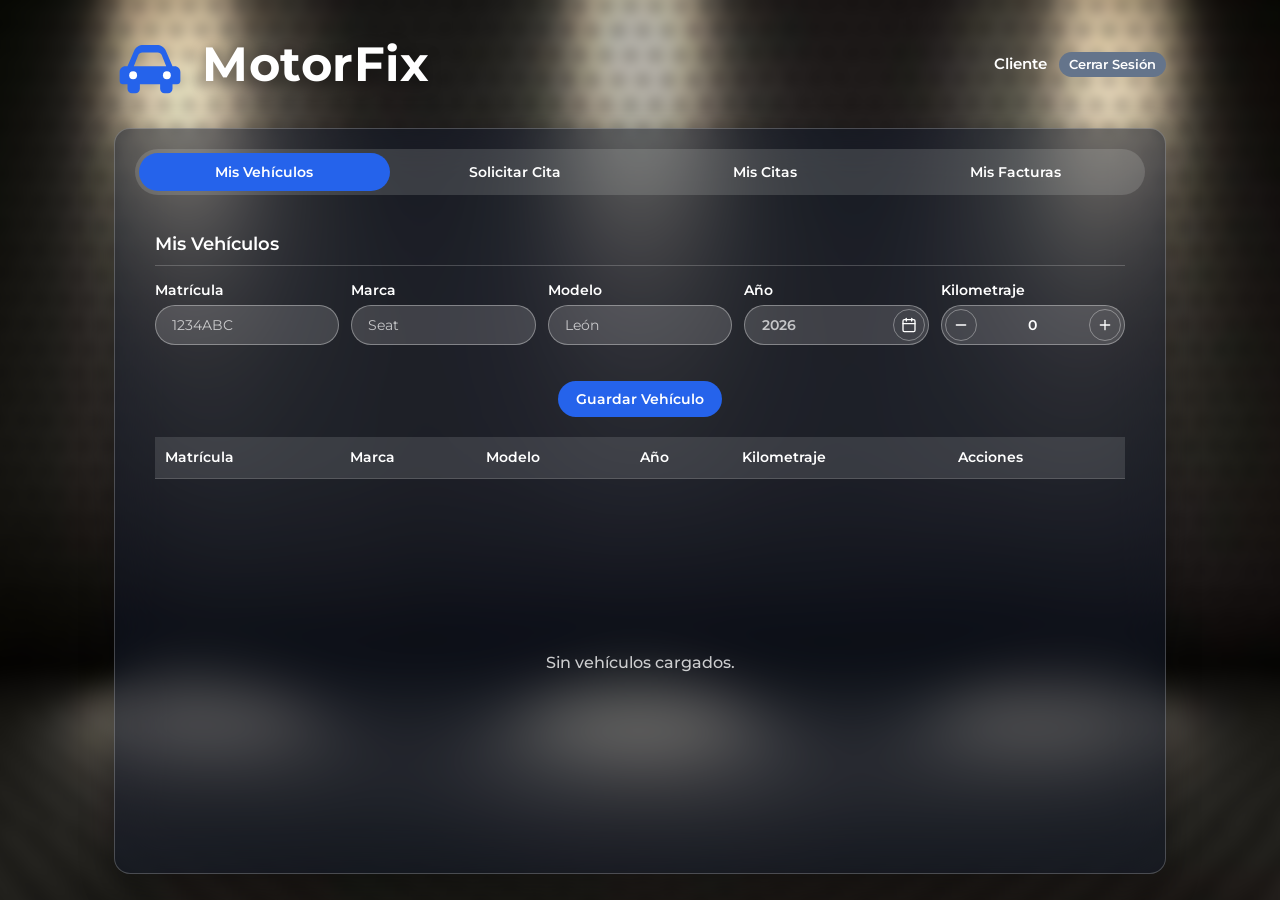
==== frontend/cliente.html @ 9b50b3d9 "feat(frontend): maquetar vistas index y cliente con estilo Montserrat, JS y favicon SVG" ====
<!DOCTYPE html>
<html lang="es">
<head>
    <meta charset="UTF-8">
    <meta name="viewport" content="width=device-width, initial-scale=1.0">
    <title>MotorFix - Panel de Cliente</title>
    <link rel="icon" type="image/svg+xml" href="../res/public/car.svg">
    <link rel="stylesheet" href="css/style.css">
</head>
<body class="cliente-body">
    <main class="cliente-layout">
        <div class="cliente-header">
            <div class="auth-brand">
                <img src="../res/public/car.svg" alt="MotorFix Icono" class="brand-logo">
                <span class="brand-title">MotorFix</span>
            </div>
            <div class="topbar-info">
                <span id="nombreUsuarioActivo">Cliente</span>
                <button type="button" id="btnLogout" class="btn btn-secondary btn-sm">Cerrar Sesión</button>
            </div>
        </div>

        <div id="clienteSlot" class="cliente-slot">
            <div class="auth-wrapper cliente-wrapper">
                <div id="mensajeAlerta" class="alert"></div>

                <div class="tabs tabs-4" id="tabsCliente">
                    <button type="button" class="tab-btn active" data-index="0">Mis Vehículos</button>
                    <button type="button" class="tab-btn" data-index="1">Solicitar Cita</button>
                    <button type="button" class="tab-btn" data-index="2">Mis Citas</button>
                    <button type="button" class="tab-btn" data-index="3">Mis Facturas</button>
                </div>

                <div class="auth-slider" id="clienteSlider">
                    <div id="clienteTrack" class="cliente-track">
                        <section class="card cliente-seccion">
                            <h2>Mis Vehículos</h2>
                            <form id="formVehiculo">
                                <input type="hidden" id="idVehiculo" name="id_vehiculo">
                                <div class="form-grid">
                                    <div class="form-group">
                                        <label for="matricula">Matrícula</label>
                                        <input type="text" id="matricula" name="matricula" required placeholder="1234ABC">
                                    </div>
                                    <div class="form-group">
                                        <label for="marca">Marca</label>
                                        <input type="text" id="marca" name="marca" required placeholder="Seat">
                                    </div>
                                    <div class="form-group">
                                        <label for="modelo">Modelo</label>
                                        <input type="text" id="modelo" name="modelo" required placeholder="León">
                                    </div>
                                    <div class="form-group">
                                        <label for="anio">Año</label>
                                        <div class="year-control" id="yearControl">
                                            <input type="text" id="anio" name="anio" required maxlength="4" pattern="\d{4}" inputmode="numeric" placeholder="2026" readonly>
                                            <input type="date" id="anioDatePicker" class="hidden-date-picker" min="1886-01-01" max="2026-12-31" tabindex="-1">
                                            <button type="button" id="btnAbrirCalendarioAnio" class="control-step-btn" aria-label="Seleccionar año">
                                                <svg viewBox="0 0 24 24"><rect x="3" y="4" width="18" height="18" rx="2" ry="2"></rect><line x1="16" y1="2" x2="16" y2="6"></line><line x1="8" y1="2" x2="8" y2="6"></line><line x1="3" y1="10" x2="21" y2="10"></line></svg>
                                            </button>
                                            <div id="yearDropdown" class="year-dropdown">
                                                <div id="yearList" class="year-list"></div>
                                            </div>
                                        </div>
                                    </div>
                                    <div class="form-group">
                                        <label for="kilometraje">Kilometraje</label>
                                        <div class="km-control">
                                            <button type="button" id="btnKmBajar" class="control-step-btn" aria-label="Bajar kilometraje">
                                                <svg viewBox="0 0 24 24"><line x1="5" y1="12" x2="19" y2="12"></line></svg>
                                            </button>
                                            <input type="number" id="kilometraje" name="kilometraje" required min="0" step="1000" value="0">
                                            <button type="button" id="btnKmSubir" class="control-step-btn" aria-label="Subir kilometraje">
                                                <svg viewBox="0 0 24 24"><line x1="12" y1="5" x2="12" y2="19"></line><line x1="5" y1="12" x2="19" y2="12"></line></svg>
                                            </button>
                                        </div>
                                    </div>
                                </div>
                                <div class="actions-row">
                                    <button type="submit" id="btnGuardarVehiculo" class="btn">Guardar Vehículo</button>
                                    <button type="button" id="btnCancelarVehiculo" class="btn btn-secondary hidden">Cancelar</button>
                                </div>
                            </form>

                            <div class="table-wrapper" style="margin-top: 20px;">
                                <table>
                                    <thead>
                                        <tr>
                                            <th>Matrícula</th>
                                            <th>Marca</th>
                                            <th>Modelo</th>
                                            <th>Año</th>
                                            <th>Kilometraje</th>
                                            <th>Acciones</th>
                                        </tr>
                                    </thead>
                                    <tbody id="tablaVehiculos"></tbody>
                                </table>
                                <div id="emptyVehiculos" class="table-empty">Sin vehículos cargados.</div>
                            </div>
                        </section>

                        <section class="card cliente-seccion">
                            <h2>Solicitar Cita Previa</h2>
                            <form id="formCita">
                                <div class="form-grid">
                                    <div class="form-group">
                                        <label for="citaVehiculo">Vehículo</label>
                                        <select id="citaVehiculo" name="id_vehiculo" required>
                                            <option value="">Seleccione un vehículo</option>
                                        </select>
                                    </div>
                                    <div class="form-group">
                                        <label for="fechaCitaDisplay">Fecha y Hora Deseada</label>
                                        <div class="datetime-control" id="datetimeControl">
                                            <input type="text" id="fechaCitaDisplay" placeholder="Seleccione fecha y hora" readonly required>
                                            <input type="hidden" id="fechaCita" name="fecha_cita" required>
                                            <button type="button" id="btnAbrirCalendarioCita" class="control-step-btn" aria-label="Seleccionar fecha y hora">
                                                <svg viewBox="0 0 24 24"><rect x="3" y="4" width="18" height="18" rx="2" ry="2"></rect><line x1="16" y1="2" x2="16" y2="6"></line><line x1="8" y1="2" x2="8" y2="6"></line><line x1="3" y1="10" x2="21" y2="10"></line></svg>
                                            </button>
                                            <div id="datetimeDropdown" class="datetime-dropdown">
                                                <div class="calendar-header">
                                                    <button type="button" id="calPrevMes" class="control-step-btn" aria-label="Mes anterior">
                                                        <svg viewBox="0 0 24 24"><polyline points="15 18 9 12 15 6"></polyline></svg>
                                                    </button>
                                                    <span id="calTituloMes" class="calendar-title"></span>
                                                    <button type="button" id="calNextMes" class="control-step-btn" aria-label="Mes siguiente">
                                                        <svg viewBox="0 0 24 24"><polyline points="9 18 15 12 9 6"></polyline></svg>
                                                    </button>
                                                </div>
                                                <div class="calendar-weekdays">
                                                    <span>L</span><span>M</span><span>X</span><span>J</span><span>V</span><span>S</span><span>D</span>
                                                </div>
                                                <div id="calDiasGrid" class="calendar-days"></div>
                                                <div class="calendar-time-row">
                                                    <span class="calendar-time-label">Hora:</span>
                                                    <div id="calHorasList" class="calendar-hours-list"></div>
                                                </div>
                                            </div>
                                        </div>
                                    </div>
                                </div>
                                <div class="form-group">
                                    <label for="motivoCita">Motivo / Avería</label>
                                    <textarea id="motivoCita" name="motivo" rows="2" required placeholder="Describa brevemente la revisión o avería"></textarea>
                                </div>
                                <div class="actions-row">
                                    <button type="submit" class="btn">Solicitar Cita</button>
                                </div>
                            </form>
                        </section>

                        <section class="card cliente-seccion">
                            <h2>Estado de Mis Citas y Reparaciones</h2>
                            <div class="table-wrapper">
                                <table>
                                    <thead>
                                        <tr>
                                            <th>ID</th>
                                            <th>Vehículo</th>
                                            <th>Fecha Cita</th>
                                            <th>Motivo</th>
                                            <th>Estado</th>
                                            <th>Horas</th>
                                            <th>Materiales</th>
                                        </tr>
                                    </thead>
                                    <tbody id="tablaCitas"></tbody>
                                </table>
                                <div id="emptyCitas" class="table-empty">Sin citas registradas.</div>
                            </div>
                        </section>

                        <section class="card cliente-seccion">
                            <h2>Mis Facturas</h2>
                            <div class="table-wrapper">
                                <table>
                                    <thead>
                                        <tr>
                                            <th>Nº Factura</th>
                                            <th>Fecha Emisión</th>
                                            <th>Mano de Obra</th>
                                            <th>Repuestos</th>
                                            <th>Subtotal</th>
                                            <th>IVA (21%)</th>
                                            <th>Total</th>
                                            <th>Estado</th>
                                        </tr>
                                    </thead>
                                    <tbody id="tablaFacturas"></tbody>
                                </table>
                                <div id="emptyFacturas" class="table-empty">Sin facturas disponibles.</div>
                            </div>
                        </section>
                    </div>
                </div>
            </div>
        </div>
    </main>

    <script src="js/main.js"></script>
    <script src="js/cliente.js"></script>
</body>
</html>
---- frontend/css/style.css ----
@import url('https://fonts.googleapis.com/css2?family=Montserrat:wght@400;500;600;700&display=swap');

* {
    box-sizing: border-box;
    margin: 0;
    padding: 0;
}

body {
    font-family: 'Montserrat', sans-serif;
    background-color: #f4f6f8;
    color: #222;
    line-height: 1.5;
    min-height: 100vh;
}

body.auth-body,
body.cliente-body {
    position: relative;
    overflow-x: hidden;
    color: #ffffff;
}

body.auth-body::before,
body.cliente-body::before {
    content: "";
    position: fixed;
    inset: -20px;
    background-size: cover;
    background-position: center;
    background-repeat: no-repeat;
    filter: blur(8px);
    z-index: -1;
}

body.auth-body::before {
    background-image: url('../../res/public/Fondo_login_register.webp');
}

body.cliente-body::before {
    background-image: url('../../res/public/Fondo_pantalla.avif');
}

.auth-layout {
    min-height: 100vh;
    max-width: 1200px;
    margin: 0 auto;
    padding: 32px 24px;
    display: flex;
    align-items: center;
    justify-content: space-between;
    gap: 40px;
}

.cliente-layout {
    min-height: 100vh;
    max-width: 1100px;
    margin: 0 auto;
    padding: 28px 24px;
    display: flex;
    flex-direction: column;
    gap: 28px;
}

.cliente-header {
    display: flex;
    align-items: center;
    justify-content: space-between;
    flex-wrap: wrap;
    gap: 16px;
}

.auth-brand {
    display: flex;
    align-items: center;
    gap: 16px;
}

.brand-logo {
    width: 72px;
    height: 72px;
}

.brand-title {
    font-size: 3rem;
    font-weight: 700;
    color: #ffffff;
    letter-spacing: 0.5px;
    text-shadow: 0 4px 16px rgba(0, 0, 0, 0.45);
}

.auth-slot {
    width: 100%;
    max-width: 480px;
    display: flex;
    align-items: flex-start;
    transition: height 0.3s ease;
}

.cliente-slot {
    width: 100%;
    display: flex;
    align-items: flex-start;
    transition: height 0.3s ease;
}

.auth-wrapper {
    width: 100%;
    padding: 20px;
    border-radius: 16px;
    background: rgba(15, 23, 42, 0.45);
    backdrop-filter: blur(24px);
    -webkit-backdrop-filter: blur(24px);
    border: 1px solid rgba(255, 255, 255, 0.22);
    box-shadow: 0 12px 32px rgba(0, 0, 0, 0.35);
}

.topbar {
    background-color: #1e293b;
    color: #fff;
    padding: 14px 24px;
    display: flex;
    justify-content: space-between;
    align-items: center;
}

.topbar h1 {
    font-size: 1.25rem;
    font-weight: 700;
}

.topbar-info {
    display: flex;
    align-items: center;
    gap: 12px;
    font-size: 0.95rem;
    font-weight: 600;
    color: #ffffff;
}

.topbar-info .btn {
    border-radius: 999px;
}

.container {
    max-width: 1100px;
    margin: 24px auto;
    padding: 0 16px;
}

.card {
    background: #fff;
    border: 1px solid #dde2e7;
    border-radius: 6px;
    padding: 20px;
    margin-bottom: 20px;
}

.card h2 {
    font-size: 1.1rem;
    font-weight: 600;
    margin-bottom: 14px;
    padding-bottom: 8px;
    border-bottom: 1px solid #eaeef2;
}

.tabs {
    position: relative;
    display: flex;
    background: rgba(255, 255, 255, 0.14);
    padding: 4px;
    border-radius: 999px;
    margin-bottom: 16px;
    overflow: hidden;
}

.tabs::before {
    content: "";
    position: absolute;
    top: 4px;
    bottom: 4px;
    left: 4px;
    width: calc(50% - 4px);
    background: #2563eb;
    border-radius: 999px;
    z-index: 0;
    transform: translateX(0);
    transition: transform 0.35s ease;
}

.tabs.registro-active::before {
    transform: translateX(100%);
}

.tabs.tabs-4 {
    user-select: none;
    touch-action: none;
}

.tabs.tabs-4 .tab-btn {
    cursor: grab;
}

.tabs.tabs-4.dragging-tab,
.tabs.tabs-4.dragging-tab .tab-btn {
    cursor: grabbing;
}

.tabs.tabs-4::before {
    width: calc(25% - 2px);
    transform: translateX(calc(var(--tab-index, 0) * 100%));
}

.tabs.tabs-4.dragging-tab::before {
    transition: none;
}

.tab-btn {
    position: relative;
    z-index: 1;
    flex: 1;
    padding: 10px;
    font-family: 'Montserrat', sans-serif;
    font-weight: 600;
    font-size: 0.9rem;
    background: transparent;
    border: none;
    border-radius: 999px;
    cursor: pointer;
    color: #ffffff;
    transition: color 0.35s ease;
}

.tab-btn.active {
    color: #ffffff;
}

.auth-slider {
    overflow: hidden;
    width: 100%;
    transition: height 0.28s ease;
}

.auth-slider.year-open {
    overflow-x: clip;
    overflow-y: visible;
}

.auth-slider.dragging {
    transition: none;
}

.auth-track {
    display: flex;
    width: 200%;
    align-items: flex-start;
    transform: translateX(0);
    transition: transform 0.3s ease;
}

.auth-track.registro-active {
    transform: translateX(-50%);
}

.cliente-track {
    display: flex;
    width: 400%;
    align-items: flex-start;
    transform: translateX(0);
    transition: transform 0.3s ease;
}

.auth-track > .card,
.cliente-track > .card {
    flex-shrink: 0;
    margin-bottom: 0;
    padding-bottom: 6px;
    background: transparent;
    border: none;
    color: #ffffff;
}

.auth-track > .card {
    width: 50%;
}

.cliente-track > .card {
    width: 25%;
    min-height: var(--slider-min-height, 0px);
    display: flex;
    flex-direction: column;
}

.auth-track > .card h2,
.cliente-track > .card h2 {
    color: #ffffff;
    border-bottom: 1px solid rgba(255, 255, 255, 0.2);
}

.auth-wrapper .form-group label {
    color: #ffffff;
}

.auth-wrapper .form-group input,
.auth-wrapper .form-group select,
.auth-wrapper .form-group textarea {
    border-radius: 999px;
    background: rgba(255, 255, 255, 0.15);
    border: 1px solid rgba(255, 255, 255, 0.35);
    color: #ffffff;
    padding: 10px 16px;
}

.auth-wrapper .form-group select option {
    background: #1e293b;
    color: #ffffff;
}

.auth-wrapper .form-group input::placeholder,
.auth-wrapper .form-group textarea::placeholder {
    color: rgba(255, 255, 255, 0.7);
}

.auth-wrapper .form-group input:focus,
.auth-wrapper .form-group select:focus,
.auth-wrapper .form-group textarea:focus {
    border-color: #ffffff;
    background: rgba(255, 255, 255, 0.22);
}

.km-control,
.year-control,
.datetime-control {
    position: relative;
    display: flex;
    align-items: center;
    background: rgba(255, 255, 255, 0.15);
    border: 1px solid rgba(255, 255, 255, 0.35);
    border-radius: 999px;
    padding: 3px;
    transition: border-color 0.25s ease, background-color 0.25s ease, transform 0.35s cubic-bezier(0.22, 1, 0.36, 1), box-shadow 0.35s ease;
}

.year-control.open,
.datetime-control.open {
    transform: scale(1.04);
    z-index: 60;
    border-color: #ffffff;
    box-shadow: 0 12px 28px rgba(0, 0, 0, 0.45);
}

.km-control:focus-within,
.year-control:focus-within,
.datetime-control:focus-within {
    border-color: #ffffff;
    background: rgba(255, 255, 255, 0.22);
}

.km-control input,
.year-control input[type="text"],
.datetime-control input[type="text"] {
    flex: 1;
    width: 100%;
    min-width: 0;
    border: none !important;
    background: transparent !important;
    text-align: center;
    padding: 7px 8px !important;
    color: #ffffff;
    font-weight: 600;
}

.year-control input[type="text"],
.datetime-control input[type="text"] {
    text-align: left;
    padding-left: 14px !important;
    cursor: pointer;
}

.km-control input::-webkit-outer-spin-button,
.km-control input::-webkit-inner-spin-button {
    -webkit-appearance: none;
    margin: 0;
}

.km-control input[type="number"] {
    -moz-appearance: textfield;
    appearance: textfield;
}

.control-step-btn {
    width: 32px;
    height: 32px;
    padding: 0;
    flex-shrink: 0;
    border-radius: 50%;
    border: 1px solid rgba(255, 255, 255, 0.35);
    background: transparent;
    color: #ffffff;
    display: flex;
    align-items: center;
    justify-content: center;
    cursor: pointer;
    transition: background-color 0.2s ease, border-color 0.2s ease, box-shadow 0.2s ease;
}

.control-step-btn:hover {
    background: rgba(255, 255, 255, 0.18);
    border-color: #ffffff;
    box-shadow: 0 0 12px rgba(255, 255, 255, 0.35);
}

.control-step-btn:active {
    background: rgba(255, 255, 255, 0.28);
}

.control-step-btn svg {
    width: 16px;
    height: 16px;
    display: block;
    pointer-events: none;
    fill: none;
    stroke: #ffffff;
    stroke-width: 2;
    stroke-linecap: round;
    stroke-linejoin: round;
}

.year-dropdown {
    position: absolute;
    top: 50%;
    left: 0;
    right: 0;
    height: 0;
    opacity: 0;
    overflow: hidden;
    pointer-events: none;
    transform: translateY(-50%) scale(0.85);
    background: rgba(15, 23, 42, 0.55);
    backdrop-filter: blur(28px);
    -webkit-backdrop-filter: blur(28px);
    border: 1px solid rgba(255, 255, 255, 0.32);
    border-radius: 22px;
    box-shadow: 0 18px 40px rgba(0, 0, 0, 0.55);
    z-index: 70;
    transition: height 0.38s cubic-bezier(0.22, 1, 0.36, 1), opacity 0.28s ease, transform 0.38s cubic-bezier(0.22, 1, 0.36, 1);
}

.year-control.open .year-dropdown {
    height: 220px;
    opacity: 1;
    pointer-events: auto;
    transform: translateY(-50%) scale(1.04);
}

.datetime-dropdown {
    position: absolute;
    top: calc(100% + 10px);
    right: 0;
    width: 310px;
    max-width: 90vw;
    max-height: 0;
    opacity: 0;
    overflow: hidden;
    pointer-events: none;
    transform: scale(0.88);
    transform-origin: top right;
    background: rgba(15, 23, 42, 0.58);
    backdrop-filter: blur(28px);
    -webkit-backdrop-filter: blur(28px);
    border: 1px solid rgba(255, 255, 255, 0.32);
    border-radius: 22px;
    box-shadow: 0 18px 40px rgba(0, 0, 0, 0.55);
    z-index: 70;
    padding: 0 14px;
    transition: max-height 0.35s cubic-bezier(0.22, 1, 0.36, 1), padding 0.35s ease, opacity 0.25s ease, transform 0.35s cubic-bezier(0.22, 1, 0.36, 1);
}

.datetime-control.open .datetime-dropdown {
    max-height: 420px;
    padding: 14px;
    opacity: 1;
    pointer-events: auto;
    transform: scale(1);
}

.calendar-header {
    display: flex;
    align-items: center;
    justify-content: space-between;
    margin-bottom: 10px;
}

.calendar-title {
    font-size: 0.92rem;
    font-weight: 700;
    color: #ffffff;
    text-transform: capitalize;
}

.calendar-weekdays {
    display: grid;
    grid-template-columns: repeat(7, 1fr);
    text-align: center;
    font-size: 0.75rem;
    font-weight: 700;
    color: rgba(255, 255, 255, 0.7);
    margin-bottom: 6px;
}

.calendar-days {
    display: grid;
    grid-template-columns: repeat(7, 1fr);
    gap: 4px;
    margin-bottom: 12px;
}

.calendar-day {
    height: 32px;
    border-radius: 999px;
    border: 1px solid transparent;
    background: transparent;
    color: #ffffff;
    font-family: 'Montserrat', sans-serif;
    font-size: 0.82rem;
    font-weight: 600;
    cursor: pointer;
    transition: background-color 0.2s ease, border-color 0.2s ease;
}

.calendar-day:hover:not(:disabled) {
    background: rgba(255, 255, 255, 0.18);
    border-color: rgba(255, 255, 255, 0.45);
}

.calendar-day.selected {
    background: #2563eb;
    border-color: #ffffff;
}

.calendar-day:disabled {
    color: rgba(255, 255, 255, 0.25);
    cursor: default;
}

.calendar-time-row {
    border-top: 1px solid rgba(255, 255, 255, 0.2);
    padding-top: 10px;
    display: flex;
    align-items: center;
    gap: 8px;
}

.calendar-time-label {
    font-size: 0.8rem;
    font-weight: 600;
    color: #ffffff;
    flex-shrink: 0;
}

.calendar-hours-list {
    flex: 1;
    min-width: 0;
    display: flex;
    gap: 6px;
    overflow-x: auto;
    padding-bottom: 4px;
    scrollbar-width: none;
    cursor: grab;
    user-select: none;
}

.calendar-hours-list.dragging-hours {
    cursor: grabbing;
}

.calendar-hours-list::-webkit-scrollbar {
    display: none;
}

.calendar-hour-btn {
    padding: 5px 11px;
    border-radius: 999px;
    border: 1px solid rgba(255, 255, 255, 0.3);
    background: rgba(255, 255, 255, 0.12);
    color: #ffffff;
    font-family: 'Montserrat', sans-serif;
    font-size: 0.78rem;
    font-weight: 600;
    cursor: pointer;
    flex-shrink: 0;
    transition: background-color 0.2s ease, border-color 0.2s ease;
}

.calendar-hour-btn:hover {
    background: rgba(255, 255, 255, 0.24);
}

.calendar-hour-btn.selected {
    background: #2563eb;
    border-color: #ffffff;
}

.year-list {
    height: 100%;
    overflow-y: auto;
    padding: 8px;
    display: flex;
    flex-direction: column;
    gap: 4px;
    cursor: grab;
    user-select: none;
    scrollbar-width: none;
}

.year-list::-webkit-scrollbar {
    display: none;
}

.year-list.dragging-years {
    cursor: grabbing;
}

.year-option {
    padding: 8px 14px;
    border-radius: 999px;
    text-align: center;
    font-weight: 600;
    font-size: 0.92rem;
    color: #ffffff;
    background: transparent;
    border: none;
    cursor: pointer;
    font-family: 'Montserrat', sans-serif;
    transition: background-color 0.2s ease, transform 0.15s ease;
}

.year-option:hover,
.year-option.selected {
    background: rgba(37, 99, 235, 0.8);
    transform: scale(1.04);
}

.hidden-date-picker {
    position: absolute;
    opacity: 0;
    pointer-events: none;
    width: 0;
    height: 0;
    border: none;
    padding: 0;
}

.auth-wrapper .actions-row {
    justify-content: center;
    margin-top: 24px;
}

.auth-wrapper .btn {
    border-radius: 999px;
    color: #ffffff;
}

.auth-wrapper th {
    background-color: rgba(255, 255, 255, 0.12);
    color: #ffffff;
    border-bottom: 1px solid rgba(255, 255, 255, 0.25);
}

.auth-wrapper td {
    color: #ffffff;
    border-bottom: 1px solid rgba(255, 255, 255, 0.15);
}

.shutter-handle {
    width: 100%;
    height: 22px;
    background: rgba(255, 255, 255, 0.16);
    border: 1px solid rgba(255, 255, 255, 0.25);
    border-radius: 999px;
    display: flex;
    align-items: center;
    justify-content: center;
    cursor: grab;
    user-select: none;
    touch-action: none;
    transition: background-color 0.2s ease;
    margin-top: 4px;
}

.shutter-handle:hover {
    background: rgba(255, 255, 255, 0.26);
}

.shutter-handle:active {
    cursor: grabbing;
    background: rgba(255, 255, 255, 0.35);
}

.shutter-grip {
    width: 48px;
    height: 5px;
    border-radius: 999px;
    background: #ffffff;
}

.form-grid {
    display: grid;
    grid-template-columns: repeat(auto-fit, minmax(180px, 1fr));
    gap: 12px;
}

.form-group {
    display: flex;
    flex-direction: column;
    margin-bottom: 12px;
}

.form-group label {
    font-size: 0.85rem;
    font-weight: 600;
    margin-bottom: 4px;
    color: #334155;
}

.form-group input,
.form-group select,
.form-group textarea {
    font-family: 'Montserrat', sans-serif;
    font-size: 0.9rem;
    padding: 8px 10px;
    border: 1px solid #cbd5e1;
    border-radius: 4px;
    background: #fff;
}

.form-group input:focus,
.form-group select:focus,
.form-group textarea:focus {
    outline: none;
    border-color: #2563eb;
}

.btn {
    font-family: 'Montserrat', sans-serif;
    font-size: 0.9rem;
    font-weight: 600;
    padding: 9px 18px;
    border: none;
    border-radius: 4px;
    cursor: pointer;
    background-color: #2563eb;
    color: #fff;
}

.btn:hover {
    background-color: #1d4ed8;
}

.btn-secondary {
    background-color: #64748b;
}

.btn-secondary:hover {
    background-color: #475569;
}

.btn-danger {
    background-color: #dc2626;
}

.btn-danger:hover {
    background-color: #b91c1c;
}

.btn-sm {
    padding: 5px 10px;
    font-size: 0.8rem;
}

.actions-row {
    display: flex;
    gap: 8px;
    margin-top: 8px;
}

.alert {
    padding: 10px 14px;
    border-radius: 4px;
    margin-bottom: 16px;
    font-size: 0.9rem;
    display: none;
}

.alert.show {
    display: block;
}

.alert-success {
    background-color: #dcfce7;
    color: #166534;
    border: 1px solid #86efac;
}

.alert-error {
    background-color: #fee2e2;
    color: #991b1b;
    border: 1px solid #fca5a5;
}

.table-wrapper {
    overflow-x: auto;
    flex: 1;
    display: flex;
    flex-direction: column;
}

.table-empty {
    flex: 1;
    display: flex;
    align-items: center;
    justify-content: center;
    text-align: center;
    font-size: 1rem;
    font-weight: 500;
    color: rgba(255, 255, 255, 0.78);
    padding: 32px 16px;
}

table:has(tbody tr) + .table-empty {
    display: none;
}

table {
    width: 100%;
    border-collapse: collapse;
    font-size: 0.88rem;
}

th, td {
    text-align: left;
    padding: 10px;
    border-bottom: 1px solid #e2e8f0;
}

th {
    background-color: #f8fafc;
    font-weight: 600;
    color: #334155;
}

.badge {
    display: inline-block;
    padding: 3px 8px;
    border-radius: 4px;
    font-size: 0.78rem;
    font-weight: 600;
    background-color: #e2e8f0;
    color: #1e293b;
}

.hidden {
    display: none;
}

@media (max-width: 820px) {
    .auth-layout {
        flex-direction: column;
        justify-content: center;
    }
}

@media (max-width: 640px) {
    .topbar,
    .cliente-header {
        flex-direction: column;
        align-items: flex-start;
        gap: 8px;
    }
}
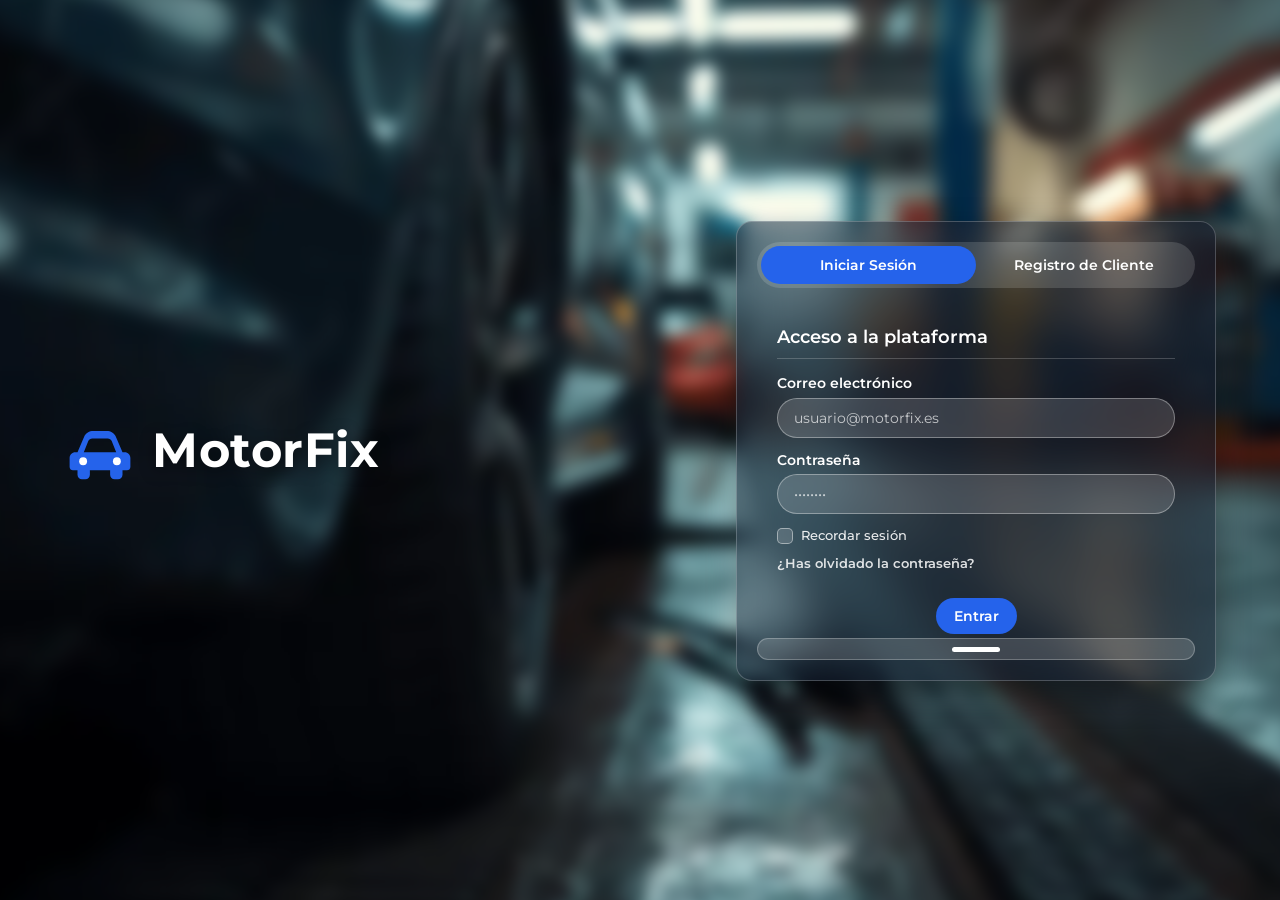
==== commit 62931b5a: "Sprint 3: modelos Cita y Factura, auth_sw.php, sesion con auth_key, modal usuario y landing" ====
--- a/frontend/cliente.html
+++ b/frontend/cliente.html
@@ -8,17 +8,46 @@
     <link rel="stylesheet" href="css/style.css">
 </head>
 <body class="cliente-body">
-    <main class="cliente-layout">
-        <div class="cliente-header">
-            <div class="auth-brand">
-                <img src="../res/public/car.svg" alt="MotorFix Icono" class="brand-logo">
-                <span class="brand-title">MotorFix</span>
-            </div>
-            <div class="topbar-info">
-                <span id="nombreUsuarioActivo">Cliente</span>
-                <button type="button" id="btnLogout" class="btn btn-secondary btn-sm">Cerrar Sesión</button>
+    <header class="cliente-header">
+        <a href="landing.html" class="auth-brand landing-brand-link">
+            <img src="../res/public/car.svg" alt="MotorFix Icono" class="brand-logo">
+            <span class="brand-title">MotorFix</span>
+        </a>
+        <div class="user-menu" id="userMenu">
+            <button type="button" id="btnUserMenu" class="user-avatar-btn" aria-label="Menú de usuario" aria-expanded="false">
+                <svg viewBox="0 0 24 24">
+                    <path d="M20 21v-2a4 4 0 0 0-4-4H8a4 4 0 0 0-4 4v2"></path>
+                    <circle cx="12" cy="7" r="4"></circle>
+                </svg>
+            </button>
+            <div id="userDropdown" class="user-dropdown">
+                <div class="user-dropdown-header">
+                    <span id="nombreUsuarioActivo" class="user-dropdown-name">Cliente</span>
+                    <span class="user-dropdown-role">Panel de Cliente</span>
+                </div>
+                <div class="user-dropdown-list">
+                    <button type="button" id="btnAbrirConfigUsuario" class="user-dropdown-item">
+                        <svg viewBox="0 0 24 24">
+                            <circle cx="12" cy="12" r="3"></circle>
+                            <path d="M19.4 15a1.65 1.65 0 0 0 .33 1.82l.06.06a2 2 0 0 1 0 2.83 2 2 0 0 1-2.83 0l-.06-.06a1.65 1.65 0 0 0-1.82-.33 1.65 1.65 0 0 0-1 1.51V21a2 2 0 0 1-2 2 2 2 0 0 1-2-2v-.09A1.65 1.65 0 0 0 9 19.4a1.65 1.65 0 0 0-1.82.33l-.06.06a2 2 0 0 1-2.83 0 2 2 0 0 1 0-2.83l.06-.06a1.65 1.65 0 0 0 .33-1.82 1.65 1.65 0 0 0-1.51-1H3a2 2 0 0 1-2-2 2 2 0 0 1 2-2h.09A1.65 1.65 0 0 0 4.6 9a1.65 1.65 0 0 0-.33-1.82l-.06-.06a2 2 0 0 1 0-2.83 2 2 0 0 1 2.83 0l.06.06a1.65 1.65 0 0 0 1.82.33H9a1.65 1.65 0 0 0 1-1.51V3a2 2 0 0 1 2-2 2 2 0 0 1 2 2v.09a1.65 1.65 0 0 0 1 1.51 1.65 1.65 0 0 0 1.82-.33l.06-.06a2 2 0 0 1 2.83 0 2 2 0 0 1 0 2.83l-.06.06a1.65 1.65 0 0 0-.33 1.82V9a1.65 1.65 0 0 0 1.51 1H21a2 2 0 0 1 2 2 2 2 0 0 1-2 2h-.09a1.65 1.65 0 0 0-1.51 1z"></path>
+                        </svg>
+                        <span>Configuración de usuario</span>
+                    </button>
+                    <div class="user-dropdown-divider"></div>
+                    <button type="button" id="btnLogout" class="user-dropdown-item user-dropdown-danger">
+                        <svg viewBox="0 0 24 24">
+                            <path d="M9 21H5a2 2 0 0 1-2-2V5a2 2 0 0 1 2-2h4"></path>
+                            <polyline points="16 17 21 12 16 7"></polyline>
+                            <line x1="21" y1="12" x2="9" y2="12"></line>
+                        </svg>
+                        <span>Cerrar Sesión</span>
+                    </button>
+                </div>
             </div>
         </div>
+    </header>
+
+    <main class="cliente-layout">
 
         <div id="clienteSlot" class="cliente-slot">
             <div class="auth-wrapper cliente-wrapper">
@@ -198,6 +227,64 @@
         </div>
     </main>
 
+    <div id="modalConfigUsuario" class="modal-overlay" aria-hidden="true">
+        <div class="auth-wrapper modal-glass" role="dialog" aria-modal="true" aria-labelledby="tituloModalConfig">
+            <div class="modal-header">
+                <h2 id="tituloModalConfig">Configuración de Usuario</h2>
+                <button type="button" id="btnCerrarModalConfig" class="control-step-btn" aria-label="Cerrar configuración">
+                    <svg viewBox="0 0 24 24">
+                        <line x1="18" y1="6" x2="6" y2="18"></line>
+                        <line x1="6" y1="6" x2="18" y2="18"></line>
+                    </svg>
+                </button>
+            </div>
+            <form id="formConfigUsuario">
+                <div class="form-grid">
+                    <div class="form-group">
+                        <label for="cfgUsername">Nombre de usuario</label>
+                        <input type="text" id="cfgUsername" name="username" required placeholder="usuario_cliente">
+                    </div>
+                    <div class="form-group">
+                        <label for="cfgEmail">Correo electrónico</label>
+                        <input type="email" id="cfgEmail" name="email" required placeholder="cliente@motorfix.es">
+                    </div>
+                </div>
+                <div class="form-grid">
+                    <div class="form-group">
+                        <label for="cfgNombre">Nombre</label>
+                        <input type="text" id="cfgNombre" name="nombre" required placeholder="Nombre">
+                    </div>
+                    <div class="form-group">
+                        <label for="cfgApellidos">Apellidos</label>
+                        <input type="text" id="cfgApellidos" name="apellidos" required placeholder="Apellidos">
+                    </div>
+                </div>
+                <div class="form-grid">
+                    <div class="form-group">
+                        <label for="cfgDni">DNI</label>
+                        <input type="text" id="cfgDni" name="dni" required placeholder="12345678A">
+                    </div>
+                    <div class="form-group">
+                        <label for="cfgTelefono">Teléfono</label>
+                        <input type="text" id="cfgTelefono" name="telefono" required placeholder="600112233">
+                    </div>
+                </div>
+                <div class="form-group">
+                    <label for="cfgDireccion">Dirección</label>
+                    <input type="text" id="cfgDireccion" name="direccion" placeholder="Calle, número, localidad">
+                </div>
+                <div class="form-group">
+                    <label for="cfgPassword">Nueva contraseña (opcional)</label>
+                    <input type="password" id="cfgPassword" name="password" placeholder="Dejar en blanco para mantener la actual">
+                </div>
+                <div class="actions-row">
+                    <button type="submit" class="btn">Guardar Cambios</button>
+                    <button type="button" id="btnCancelarModalConfig" class="btn btn-secondary">Cancelar</button>
+                </div>
+            </form>
+        </div>
+    </div>
+
     <script src="js/main.js"></script>
     <script src="js/cliente.js"></script>
 </body>
--- a/frontend/css/style.css
+++ b/frontend/css/style.css
@@ -15,14 +15,16 @@
 }
 
 body.auth-body,
-body.cliente-body {
+body.cliente-body,
+body.landing-body {
     position: relative;
     overflow-x: hidden;
     color: #ffffff;
 }
 
 body.auth-body::before,
-body.cliente-body::before {
+body.cliente-body::before,
+body.landing-body::before {
     content: "";
     position: fixed;
     inset: -20px;
@@ -33,7 +35,8 @@
     z-index: -1;
 }
 
-body.auth-body::before {
+body.auth-body::before,
+body.landing-body::before {
     background-image: url('../../res/public/Fondo_login_register.webp');
 }
 
@@ -53,21 +56,229 @@
 }
 
 .cliente-layout {
-    min-height: 100vh;
     max-width: 1100px;
-    margin: 0 auto;
-    padding: 28px 24px;
+    margin: -22px auto 0;
+    padding: 0 24px 28px;
     display: flex;
     flex-direction: column;
     gap: 28px;
+    position: relative;
+    z-index: 10;
 }
 
 .cliente-header {
+    width: 100%;
+    padding: 14px 36px 0;
     display: flex;
     align-items: center;
     justify-content: space-between;
-    flex-wrap: wrap;
     gap: 16px;
+    position: relative;
+    z-index: 80;
+    pointer-events: none;
+}
+
+.cliente-header .auth-brand,
+.cliente-header .user-menu {
+    pointer-events: auto;
+}
+
+.user-menu {
+    position: relative;
+}
+
+.user-avatar-btn {
+    width: 52px;
+    height: 52px;
+    border-radius: 50%;
+    background: rgba(15, 23, 42, 0.45);
+    backdrop-filter: blur(24px);
+    -webkit-backdrop-filter: blur(24px);
+    border: 1px solid rgba(255, 255, 255, 0.32);
+    box-shadow: 0 8px 24px rgba(0, 0, 0, 0.35);
+    color: #ffffff;
+    display: flex;
+    align-items: center;
+    justify-content: center;
+    cursor: pointer;
+    transition: transform 0.25s cubic-bezier(0.22, 1, 0.36, 1), background-color 0.2s ease, border-color 0.2s ease, box-shadow 0.2s ease;
+}
+
+.user-avatar-btn:hover,
+.user-menu.open .user-avatar-btn {
+    transform: scale(1.06);
+    border-color: #ffffff;
+    background: rgba(37, 99, 235, 0.55);
+    box-shadow: 0 0 18px rgba(37, 99, 235, 0.45);
+}
+
+.user-avatar-btn svg {
+    width: 24px;
+    height: 24px;
+    fill: none;
+    stroke: #ffffff;
+    stroke-width: 2;
+    stroke-linecap: round;
+    stroke-linejoin: round;
+    pointer-events: none;
+}
+
+.user-dropdown {
+    position: absolute;
+    top: calc(100% + 12px);
+    right: 0;
+    width: 256px;
+    background: rgba(15, 23, 42, 0.62);
+    backdrop-filter: blur(28px);
+    -webkit-backdrop-filter: blur(28px);
+    border: 1px solid rgba(255, 255, 255, 0.28);
+    border-radius: 18px;
+    box-shadow: 0 18px 40px rgba(0, 0, 0, 0.55);
+    padding: 10px;
+    opacity: 0;
+    pointer-events: none;
+    transform: scale(0.88);
+    transform-origin: top right;
+    transition: opacity 0.24s ease, transform 0.32s cubic-bezier(0.22, 1, 0.36, 1);
+    z-index: 90;
+}
+
+.user-menu.open .user-dropdown {
+    opacity: 1;
+    pointer-events: auto;
+    transform: scale(1);
+}
+
+.user-dropdown-header {
+    display: flex;
+    flex-direction: column;
+    padding: 8px 12px 10px;
+    border-bottom: 1px solid rgba(255, 255, 255, 0.16);
+    margin-bottom: 6px;
+}
+
+.user-dropdown-name {
+    font-size: 0.92rem;
+    font-weight: 700;
+    color: #ffffff;
+}
+
+.user-dropdown-role {
+    font-size: 0.75rem;
+    font-weight: 500;
+    color: rgba(255, 255, 255, 0.68);
+}
+
+.user-dropdown-list {
+    display: flex;
+    flex-direction: column;
+    gap: 4px;
+}
+
+.user-dropdown-item {
+    width: 100%;
+    display: flex;
+    align-items: center;
+    gap: 10px;
+    padding: 9px 12px;
+    border: none;
+    border-radius: 12px;
+    background: transparent;
+    color: #ffffff;
+    font-family: 'Montserrat', sans-serif;
+    font-size: 0.84rem;
+    font-weight: 600;
+    text-align: left;
+    cursor: pointer;
+    transition: background-color 0.2s ease, transform 0.15s ease;
+}
+
+.user-dropdown-item:hover {
+    background: rgba(255, 255, 255, 0.16);
+}
+
+.user-dropdown-item svg {
+    width: 17px;
+    height: 17px;
+    flex-shrink: 0;
+    fill: none;
+    stroke: currentColor;
+    stroke-width: 2;
+    stroke-linecap: round;
+    stroke-linejoin: round;
+}
+
+.user-dropdown-divider {
+    height: 1px;
+    background: rgba(255, 255, 255, 0.16);
+    margin: 4px 6px;
+}
+
+.user-dropdown-danger {
+    color: #fca5a5;
+}
+
+.user-dropdown-danger:hover {
+    background: rgba(220, 38, 38, 0.28);
+    color: #ffffff;
+}
+
+.modal-overlay {
+    position: fixed;
+    inset: 0;
+    z-index: 200;
+    display: flex;
+    align-items: center;
+    justify-content: center;
+    padding: 24px;
+    background: rgba(8, 13, 26, 0.58);
+    backdrop-filter: blur(14px);
+    -webkit-backdrop-filter: blur(14px);
+    opacity: 0;
+    pointer-events: none;
+    transition: opacity 0.3s ease;
+}
+
+.modal-overlay.open {
+    opacity: 1;
+    pointer-events: auto;
+}
+
+.modal-glass {
+    width: 100%;
+    max-width: 560px;
+    max-height: calc(100vh - 48px);
+    overflow-y: auto;
+    padding: 24px;
+    border-radius: 20px;
+    background: rgba(15, 23, 42, 0.58);
+    backdrop-filter: blur(28px);
+    -webkit-backdrop-filter: blur(28px);
+    border: 1px solid rgba(255, 255, 255, 0.28);
+    box-shadow: 0 24px 56px rgba(0, 0, 0, 0.6);
+    transform: translateY(12px) scale(0.92);
+    transition: transform 0.35s cubic-bezier(0.22, 1, 0.36, 1);
+}
+
+.modal-overlay.open .modal-glass {
+    transform: translateY(0) scale(1);
+}
+
+.modal-header {
+    display: flex;
+    align-items: center;
+    justify-content: space-between;
+    gap: 12px;
+    padding-bottom: 12px;
+    margin-bottom: 18px;
+    border-bottom: 1px solid rgba(255, 255, 255, 0.2);
+}
+
+.modal-header h2 {
+    font-size: 1.15rem;
+    font-weight: 700;
+    color: #ffffff;
+    margin: 0;
 }
 
 .auth-brand {
@@ -651,6 +862,79 @@
     padding: 0;
 }
 
+.auth-options {
+    display: flex;
+    flex-direction: column;
+    align-items: flex-start;
+    gap: 8px;
+    margin-top: 6px;
+    margin-bottom: 4px;
+    font-size: 0.82rem;
+}
+
+.auth-check {
+    display: inline-flex;
+    align-items: center;
+    gap: 8px;
+    color: rgba(255, 255, 255, 0.9);
+    font-weight: 500;
+    cursor: pointer;
+    user-select: none;
+}
+
+.auth-check input[type="checkbox"] {
+    appearance: none;
+    -webkit-appearance: none;
+    width: 16px;
+    height: 16px;
+    border-radius: 5px;
+    background: rgba(255, 255, 255, 0.15);
+    border: 1px solid rgba(255, 255, 255, 0.45);
+    cursor: pointer;
+    display: inline-grid;
+    place-content: center;
+    flex-shrink: 0;
+    transition: background-color 0.2s ease, border-color 0.2s ease, box-shadow 0.2s ease;
+}
+
+.auth-check input[type="checkbox"]::before {
+    content: "";
+    width: 9px;
+    height: 5px;
+    border-left: 2px solid #ffffff;
+    border-bottom: 2px solid #ffffff;
+    transform: rotate(-45deg) scale(0);
+    margin-top: -1px;
+    transition: transform 0.18s ease;
+}
+
+.auth-check input[type="checkbox"]:checked {
+    background-color: #2563eb;
+    border-color: #ffffff;
+}
+
+.auth-check input[type="checkbox"]:checked::before {
+    transform: rotate(-45deg) scale(1);
+}
+
+.auth-check input[type="checkbox"]:focus-visible {
+    outline: none;
+    box-shadow: 0 0 0 2px rgba(255, 255, 255, 0.45);
+}
+
+.auth-link {
+    color: rgba(255, 255, 255, 0.85);
+    font-weight: 600;
+    text-decoration: none;
+    transition: color 0.2s ease, text-shadow 0.2s ease;
+}
+
+.auth-link:hover {
+    color: #ffffff;
+    text-decoration: underline;
+    text-shadow: 0 0 10px rgba(255, 255, 255, 0.35);
+}
+
 .auth-wrapper .actions-row {
     justify-content: center;
     margin-top: 24px;
@@ -863,6 +1147,496 @@
     display: none;
 }
 
+.landing-body {
+    scroll-behavior: smooth;
+}
+
+.landing-body::after {
+    content: "";
+    position: fixed;
+    inset: 0;
+    background: linear-gradient(180deg, rgba(15, 23, 42, 0.55) 0%, rgba(15, 23, 42, 0.72) 100%);
+    z-index: -1;
+    pointer-events: none;
+}
+
+.landing-navbar {
+    width: 100%;
+    max-width: 1240px;
+    margin: 0 auto;
+    padding: 20px 28px;
+    display: flex;
+    align-items: center;
+    justify-content: space-between;
+    gap: 20px;
+    flex-wrap: wrap;
+}
+
+.landing-brand-link {
+    text-decoration: none;
+}
+
+.landing-nav-links {
+    display: flex;
+    align-items: center;
+    gap: 24px;
+    background: rgba(15, 23, 42, 0.45);
+    backdrop-filter: blur(20px);
+    -webkit-backdrop-filter: blur(20px);
+    border: 1px solid rgba(255, 255, 255, 0.22);
+    padding: 10px 24px;
+    border-radius: 999px;
+}
+
+.landing-nav-link {
+    color: rgba(255, 255, 255, 0.86);
+    text-decoration: none;
+    font-size: 0.9rem;
+    font-weight: 600;
+    transition: color 0.2s ease;
+}
+
+.landing-nav-link:hover {
+    color: #ffffff;
+}
+
+.landing-nav-actions {
+    display: flex;
+    align-items: center;
+    gap: 12px;
+}
+
+.landing-btn-pill {
+    border-radius: 999px;
+    text-decoration: none;
+    display: inline-flex;
+    align-items: center;
+    justify-content: center;
+    transition: transform 0.2s ease, background-color 0.2s ease, box-shadow 0.2s ease;
+}
+
+.landing-btn-pill:hover {
+    transform: translateY(-2px);
+    box-shadow: 0 10px 22px rgba(0, 0, 0, 0.35);
+}
+
+.landing-btn-lg {
+    padding: 13px 26px;
+    font-size: 0.96rem;
+}
+
+.landing-main {
+    max-width: 1240px;
+    margin: 0 auto;
+    padding: 20px 28px 64px;
+    display: flex;
+    flex-direction: column;
+    gap: 72px;
+}
+
+.landing-hero {
+    display: grid;
+    grid-template-columns: 1.15fr 0.85fr;
+    gap: 40px;
+    align-items: center;
+    padding-top: 16px;
+}
+
+.landing-pill-badge {
+    display: inline-block;
+    padding: 6px 16px;
+    border-radius: 999px;
+    background: rgba(37, 99, 235, 0.35);
+    border: 1px solid rgba(255, 255, 255, 0.3);
+    color: #ffffff;
+    font-size: 0.8rem;
+    font-weight: 600;
+    letter-spacing: 0.3px;
+    margin-bottom: 16px;
+}
+
+.landing-hero-title {
+    font-size: 2.75rem;
+    font-weight: 700;
+    line-height: 1.15;
+    color: #ffffff;
+    margin-bottom: 18px;
+    text-shadow: 0 4px 18px rgba(0, 0, 0, 0.45);
+}
+
+.landing-hero-subtitle {
+    font-size: 1.05rem;
+    color: rgba(255, 255, 255, 0.88);
+    line-height: 1.65;
+    margin-bottom: 28px;
+    max-width: 600px;
+}
+
+.landing-hero-cta {
+    display: flex;
+    flex-wrap: wrap;
+    gap: 14px;
+    margin-bottom: 34px;
+}
+
+.landing-stats-row {
+    display: flex;
+    flex-wrap: wrap;
+    gap: 28px;
+    padding-top: 20px;
+    border-top: 1px solid rgba(255, 255, 255, 0.2);
+}
+
+.landing-stat-item {
+    display: flex;
+    flex-direction: column;
+}
+
+.landing-stat-number {
+    font-size: 1.55rem;
+    font-weight: 700;
+    color: #ffffff;
+}
+
+.landing-stat-label {
+    font-size: 0.82rem;
+    color: rgba(255, 255, 255, 0.78);
+}
+
+.landing-preview-card {
+    padding: 26px;
+    display: flex;
+    flex-direction: column;
+    gap: 22px;
+}
+
+.landing-preview-top {
+    display: flex;
+    align-items: flex-start;
+    justify-content: space-between;
+    gap: 12px;
+    padding-bottom: 16px;
+    border-bottom: 1px solid rgba(255, 255, 255, 0.2);
+}
+
+.landing-preview-tag {
+    font-size: 0.76rem;
+    font-weight: 600;
+    color: rgba(255, 255, 255, 0.72);
+    text-transform: uppercase;
+    letter-spacing: 0.6px;
+}
+
+.landing-preview-car {
+    font-size: 1.15rem;
+    font-weight: 700;
+    color: #ffffff;
+    margin-top: 4px;
+}
+
+.landing-status-pill {
+    padding: 5px 14px;
+    border-radius: 999px;
+    background: rgba(37, 99, 235, 0.75);
+    border: 1px solid rgba(255, 255, 255, 0.45);
+    font-size: 0.78rem;
+    font-weight: 600;
+    color: #ffffff;
+    white-space: nowrap;
+}
+
+.landing-timeline {
+    display: flex;
+    flex-direction: column;
+    gap: 16px;
+}
+
+.landing-step {
+    display: flex;
+    align-items: flex-start;
+    gap: 14px;
+    opacity: 0.6;
+}
+
+.landing-step.done,
+.landing-step.active {
+    opacity: 1;
+}
+
+.landing-step-dot {
+    width: 14px;
+    height: 14px;
+    border-radius: 50%;
+    margin-top: 4px;
+    flex-shrink: 0;
+    background: rgba(255, 255, 255, 0.35);
+    border: 2px solid #ffffff;
+}
+
+.landing-step.done .landing-step-dot {
+    background: #22c55e;
+}
+
+.landing-step.active .landing-step-dot {
+    background: #2563eb;
+    box-shadow: 0 0 12px rgba(37, 99, 235, 0.9);
+}
+
+.landing-step strong {
+    display: block;
+    font-size: 0.92rem;
+    color: #ffffff;
+}
+
+.landing-step p {
+    font-size: 0.82rem;
+    color: rgba(255, 255, 255, 0.78);
+    margin-top: 2px;
+}
+
+.landing-preview-footer {
+    display: flex;
+    align-items: center;
+    justify-content: space-between;
+    padding-top: 16px;
+    border-top: 1px solid rgba(255, 255, 255, 0.2);
+}
+
+.landing-preview-label {
+    display: block;
+    font-size: 0.75rem;
+    color: rgba(255, 255, 255, 0.72);
+}
+
+.landing-preview-price {
+    font-size: 1.2rem;
+    font-weight: 700;
+    color: #ffffff;
+}
+
+.landing-section {
+    display: flex;
+    flex-direction: column;
+    gap: 32px;
+}
+
+.landing-section-header {
+    text-align: center;
+    max-width: 720px;
+    margin: 0 auto;
+}
+
+.landing-section-header h2 {
+    font-size: 2rem;
+    font-weight: 700;
+    color: #ffffff;
+    margin-bottom: 12px;
+}
+
+.landing-section-header p {
+    font-size: 0.98rem;
+    color: rgba(255, 255, 255, 0.84);
+}
+
+.landing-cards-grid {
+    display: grid;
+    grid-template-columns: repeat(auto-fit, minmax(250px, 1fr));
+    gap: 22px;
+}
+
+.landing-feature-card,
+.landing-service-card,
+.landing-step-card,
+.landing-quote-card {
+    padding: 24px;
+    display: flex;
+    flex-direction: column;
+    gap: 12px;
+    transition: transform 0.25s ease, border-color 0.25s ease;
+}
+
+.landing-feature-card:hover,
+.landing-service-card:hover,
+.landing-step-card:hover,
+.landing-quote-card:hover {
+    transform: translateY(-4px);
+    border-color: rgba(255, 255, 255, 0.48);
+}
+
+.landing-icon-box {
+    width: 46px;
+    height: 46px;
+    border-radius: 14px;
+    background: rgba(37, 99, 235, 0.45);
+    border: 1px solid rgba(255, 255, 255, 0.35);
+    display: flex;
+    align-items: center;
+    justify-content: center;
+}
+
+.landing-icon-box svg {
+    width: 22px;
+    height: 22px;
+    fill: none;
+    stroke: #ffffff;
+    stroke-width: 2;
+    stroke-linecap: round;
+    stroke-linejoin: round;
+}
+
+.landing-feature-card h3,
+.landing-service-card h3,
+.landing-step-card h3 {
+    font-size: 1.1rem;
+    font-weight: 700;
+    color: #ffffff;
+}
+
+.landing-feature-card p,
+.landing-service-card p,
+.landing-step-card p {
+    font-size: 0.9rem;
+    color: rgba(255, 255, 255, 0.82);
+    line-height: 1.6;
+}
+
+.landing-steps-grid {
+    display: grid;
+    grid-template-columns: repeat(auto-fit, minmax(280px, 1fr));
+    gap: 22px;
+}
+
+.landing-step-badge {
+    width: 38px;
+    height: 38px;
+    border-radius: 50%;
+    background: #2563eb;
+    border: 1px solid rgba(255, 255, 255, 0.5);
+    display: inline-flex;
+    align-items: center;
+    justify-content: center;
+    font-weight: 700;
+    font-size: 1rem;
+    color: #ffffff;
+}
+
+.landing-quote-card p {
+    font-size: 0.92rem;
+    font-style: italic;
+    color: rgba(255, 255, 255, 0.9);
+    line-height: 1.65;
+    flex: 1;
+}
+
+.landing-quote-card footer {
+    display: flex;
+    flex-direction: column;
+    padding-top: 12px;
+    border-top: 1px solid rgba(255, 255, 255, 0.16);
+}
+
+.landing-quote-card strong {
+    font-size: 0.92rem;
+    color: #ffffff;
+}
+
+.landing-quote-card span {
+    font-size: 0.78rem;
+    color: rgba(255, 255, 255, 0.7);
+}
+
+.landing-cta-banner {
+    padding: 36px;
+    display: flex;
+    align-items: center;
+    justify-content: space-between;
+    gap: 28px;
+    flex-wrap: wrap;
+}
+
+.landing-cta-content {
+    max-width: 640px;
+}
+
+.landing-cta-content h2 {
+    font-size: 1.75rem;
+    font-weight: 700;
+    color: #ffffff;
+    margin-bottom: 8px;
+}
+
+.landing-cta-content p {
+    font-size: 0.96rem;
+    color: rgba(255, 255, 255, 0.85);
+}
+
+.landing-cta-buttons {
+    display: flex;
+    flex-wrap: wrap;
+    gap: 12px;
+}
+
+.landing-footer {
+    border-top: 1px solid rgba(255, 255, 255, 0.18);
+    background: rgba(15, 23, 42, 0.55);
+    backdrop-filter: blur(20px);
+    -webkit-backdrop-filter: blur(20px);
+    padding: 24px 28px;
+}
+
+.landing-footer-inner {
+    max-width: 1240px;
+    margin: 0 auto;
+    display: flex;
+    align-items: center;
+    justify-content: space-between;
+    flex-wrap: wrap;
+    gap: 16px;
+}
+
+.landing-footer-logo {
+    width: 40px;
+    height: 40px;
+}
+
+.landing-footer-title {
+    font-size: 1.4rem;
+    font-weight: 700;
+    color: #ffffff;
+}
+
+.landing-footer-info,
+.landing-footer-copy {
+    font-size: 0.84rem;
+    color: rgba(255, 255, 255, 0.78);
+}
+
+@media (max-width: 960px) {
+    .landing-hero {
+        grid-template-columns: 1fr;
+    }
+
+    .landing-hero-title {
+        font-size: 2.15rem;
+    }
+
+    .landing-nav-links {
+        display: none;
+    }
+}
+
+@media (min-width: 1700px) {
+    .cliente-layout {
+        margin-top: -54px;
+    }
+}
+
+@media (max-width: 960px) {
+    .cliente-layout {
+        margin-top: 8px;
+    }
+}
+
 @media (max-width: 820px) {
     .auth-layout {
         flex-direction: column;
@@ -871,10 +1645,13 @@
 }
 
 @media (max-width: 640px) {
-    .topbar,
-    .cliente-header {
+    .topbar {
         flex-direction: column;
         align-items: flex-start;
         gap: 8px;
     }
-}
+
+    .cliente-header {
+        padding: 16px 20px;
+    }
+}
